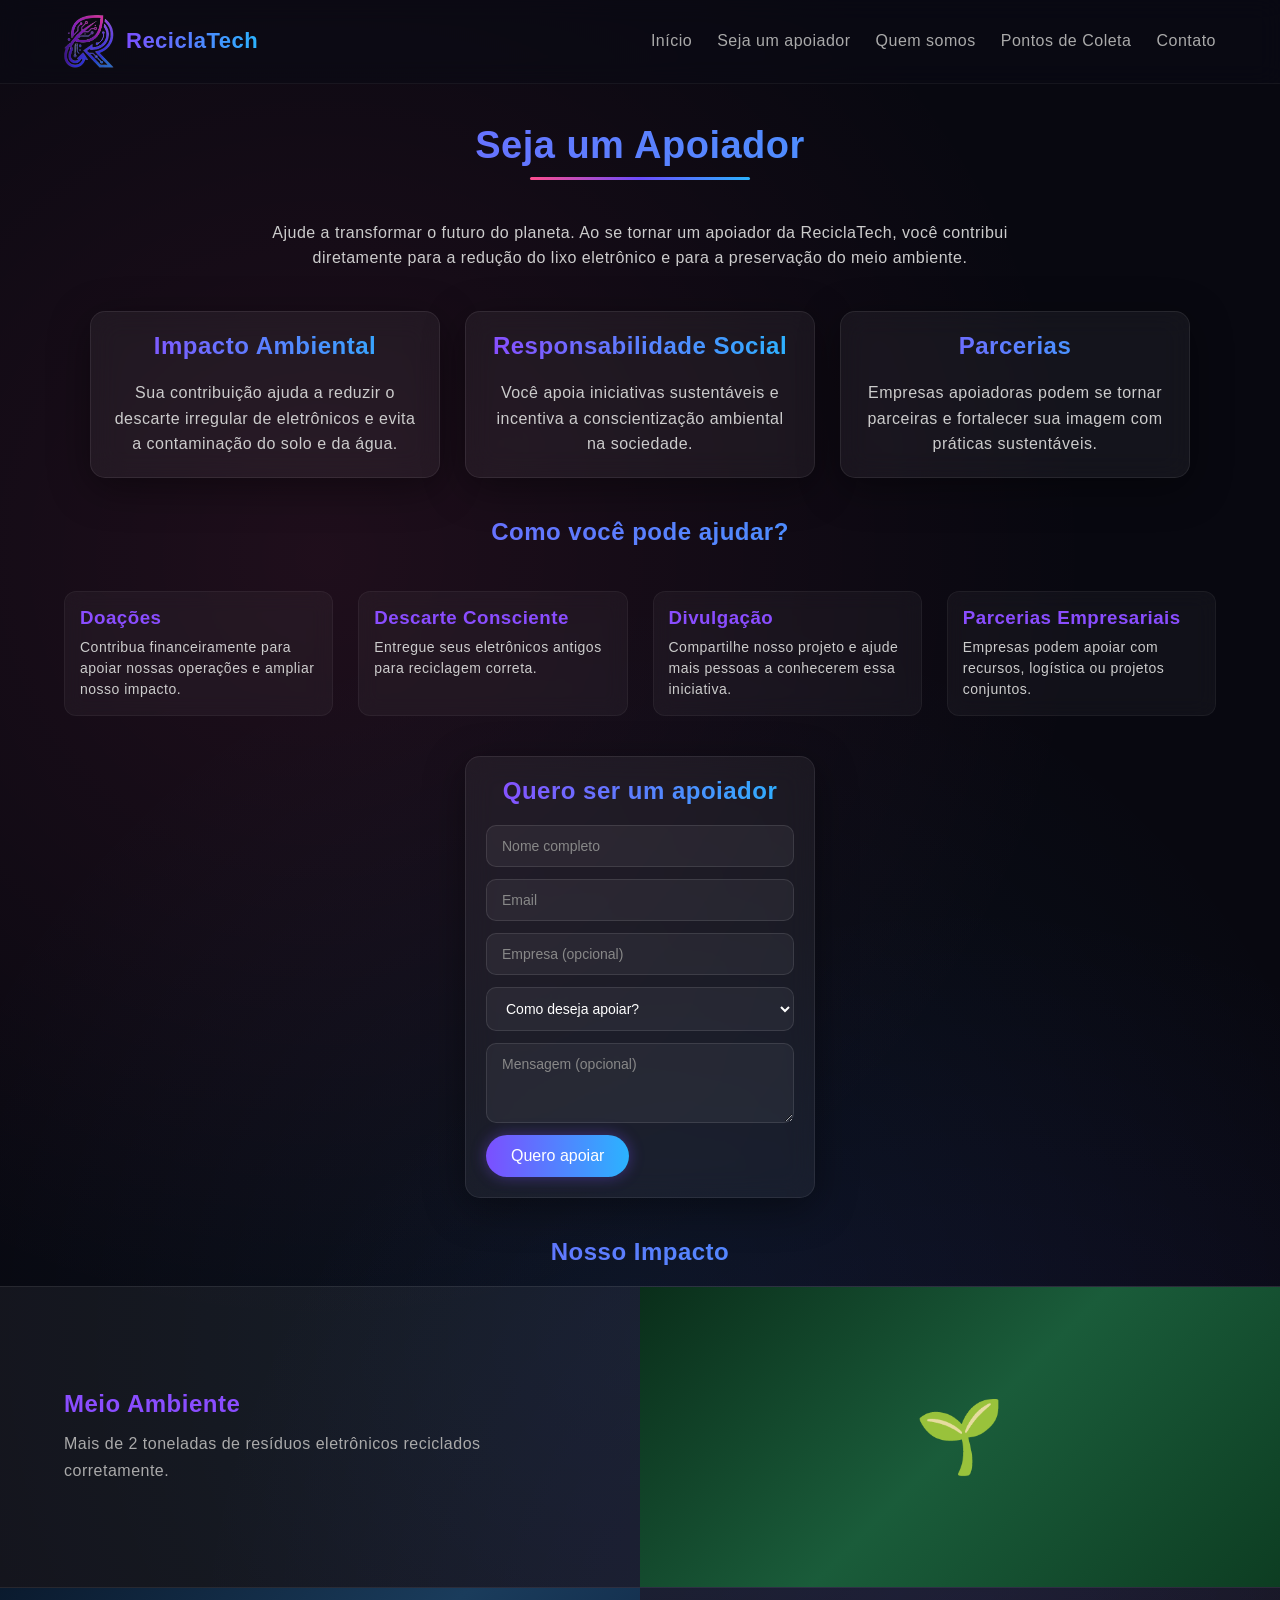
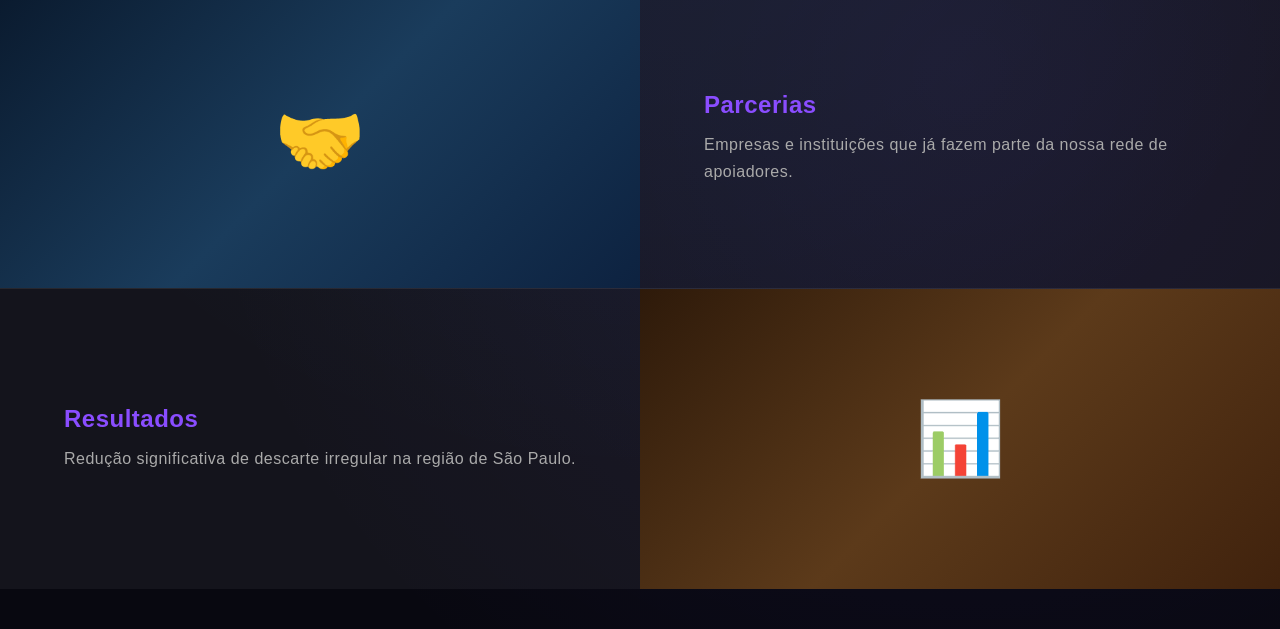
==== apoiador.html @ 0432e158 "Finalizando site..." ====
<!DOCTYPE html>
<html lang="pt-br">

<head>
    <meta charset="UTF-8">
    <meta name="viewport" content="width=device-width, initial-scale=1.0">
    <title>Seja um Apoiador - ReciclaTech</title>
    <!-- Folha de estilos compartilhada entre as páginas internas -->
    <link rel="stylesheet" href="css/quemSomos.css">
    <!-- Favicon do site -->
    <link rel="shortcut icon" href="img/logofavicon.ico" type="image/x-icon">
</head>

<body>

    <!-- ==================== CABEÇALHO ==================== -->
    <header>
        <!-- Logo e nome da empresa -->
        <div class="header-brand">
            <img src="img/logoEmpresa.png" alt="Logo Empresarial">
            <span class="logo">ReciclaTech</span>
        </div>

        <!-- Botão hamburger (visível apenas no mobile) -->
        <button class="menu-toggle" aria-label="Abrir menu" aria-expanded="false">
            <span></span>
            <span></span>
            <span></span>
        </button>

        <!-- Menu de navegação principal -->
        <nav id="nav-menu">
            <ul>
                <li><a href="index.html">Início</a></li>
                <li><a href="apoiador.html">Seja um apoiador</a></li>
                <li><a href="quemSomos.html">Quem somos</a></li>
                <li><a href="pontosColeta.html">Pontos de Coleta</a></li>
                <li><a href="contatos.html">Contato</a></li>
            </ul>
        </nav>
    </header>

    <!-- ==================== TÍTULO E DESCRIÇÃO ==================== -->
    <h1>Seja um Apoiador</h1>

    <!-- Texto introdutório sobre como apoiar -->
    <p>
        Ajude a transformar o futuro do planeta. Ao se tornar um apoiador da ReciclaTech,
        você contribui diretamente para a redução do lixo eletrônico e para a preservação do meio ambiente.
    </p>

    <!-- ==================== BENEFÍCIOS DE SER APOIADOR ==================== -->
    <section class="Cards">
        <!-- Card - Impacto Ambiental -->
        <div class="Sessao">
            <h2>Impacto Ambiental</h2>
            <p>
                Sua contribuição ajuda a reduzir o descarte irregular de eletrônicos e evita
                a contaminação do solo e da água.
            </p>
        </div>

        <!-- Card - Responsabilidade Social -->
        <div class="Sessao">
            <h2>Responsabilidade Social</h2>
            <p>
                Você apoia iniciativas sustentáveis e incentiva a conscientização ambiental
                na sociedade.
            </p>
        </div>

        <!-- Card - Parcerias -->
        <div class="Sessao">
            <h2>Parcerias</h2>
            <p>
                Empresas apoiadoras podem se tornar parceiras e fortalecer sua imagem
                com práticas sustentáveis.
            </p>
        </div>
    </section>

    <!-- ==================== FORMAS DE AJUDAR ==================== -->
    <section class="Cards">
        <h2>Como você pode ajudar?</h2>

        <article>
            <h3>Doações</h3>
            <p>
                Contribua financeiramente para apoiar nossas operações e ampliar nosso impacto.
            </p>
        </article>

        <article>
            <h3>Descarte Consciente</h3>
            <p>
                Entregue seus eletrônicos antigos para reciclagem correta.
            </p>
        </article>

        <article>
            <h3>Divulgação</h3>
            <p>
                Compartilhe nosso projeto e ajude mais pessoas a conhecerem essa iniciativa.
            </p>
        </article>

        <article>
            <h3>Parcerias Empresariais</h3>
            <p>
                Empresas podem apoiar com recursos, logística ou projetos conjuntos.
            </p>
        </article>
    </section>

    <!-- ==================== FORMULÁRIO DE APOIO ==================== -->
    <section class="Cards">
        <div class="Sessao">
            <h2>Quero ser um apoiador</h2>

            <!-- Formulário de cadastro para novos apoiadores -->
            <form>
                <input type="text" placeholder="Nome completo" required>
                <input type="email" placeholder="Email" required>
                <input type="text" placeholder="Empresa (opcional)">

                <select required>
                    <option value="">Como deseja apoiar?</option>
                    <option>Doação</option>
                    <option>Parceria</option>
                    <option>Voluntariado</option>
                    <option>Outro</option>
                </select>

                <textarea placeholder="Mensagem (opcional)"></textarea>

                <button type="submit">Quero apoiar</button>
            </form>
        </div>
    </section>

    <!-- ==================== GALERIA - NOSSO IMPACTO ==================== -->
    <section class="galeria">
        <h2>Nosso Impacto</h2>

        <!-- Card 1 - Meio Ambiente -->
        <div class="foto-card">
            <div class="foto-placeholder verde">🌱</div>
            <div class="foto-info">
                <h3>Meio Ambiente</h3>
                <p>Mais de 2 toneladas de resíduos eletrônicos reciclados corretamente.</p>
            </div>
        </div>

        <!-- Card 2 - Parcerias -->
        <div class="foto-card">
            <div class="foto-placeholder azul">🤝</div>
            <div class="foto-info">
                <h3>Parcerias</h3>
                <p>Empresas e instituições que já fazem parte da nossa rede de apoiadores.</p>
            </div>
        </div>

        <!-- Card 3 - Resultados -->
        <div class="foto-card">
            <div class="foto-placeholder laranja">📊</div>
            <div class="foto-info">
                <h3>Resultados</h3>
                <p>Redução significativa de descarte irregular na região de São Paulo.</p>
            </div>
        </div>
    </section>

    <!-- Script do menu hamburger -->
    <script src="js/codigo.js"></script>
</body>

</html>
---- css/quemSomos.css ----
/* RESET */
* {
  margin: 0;
  padding: 0;
  box-sizing: border-box;
  font-family: Arial, Helvetica, sans-serif;
}

/* IMAGENS */
img {
  max-width: 100%;
  height: auto;
  display: block;
}

/* BACKGROUND DARK */
body {
  color: #fff;
  letter-spacing: 0.5px;
  overflow-x: hidden;

  background: radial-gradient(circle at 25% 25%, #ff4d8d18, transparent 40%),
    radial-gradient(circle at 75% 75%, #6c4cff18, transparent 40%),
    radial-gradient(circle at 50% 60%, #2bb3ff12, transparent 50%),
    #080810;
}

/* HEADER */
header {
  display: flex;
  align-items: center;
  justify-content: space-between;
  padding: 15px 5%;

  position: sticky;
  top: 0;
  z-index: 1000;

  backdrop-filter: blur(12px);
  -webkit-backdrop-filter: blur(12px);
  background: rgba(10, 10, 20, 0.6);
  border-bottom: 1px solid rgba(255, 255, 255, 0.05);
}

.header-brand {
  display: flex;
  align-items: center;
  gap: 12px;
}

header img {
  width: 50px;
}

/* LOGO */
.logo {
  font-size: 22px;
  font-weight: bold;
  background: linear-gradient(90deg, #7b4fff, #2bb3ff);
  -webkit-background-clip: text;
  -webkit-text-fill-color: transparent;
  white-space: nowrap;
}

/* HAMBURGER */
.menu-toggle {
  display: none;
  flex-direction: column;
  gap: 5px;
  background: none;
  border: none;
  cursor: pointer;
  padding: 5px;
  z-index: 1001;
}

.menu-toggle span {
  display: block;
  width: 26px;
  height: 3px;
  background: #fff;
  border-radius: 3px;
  transition: 0.3s;
}

.menu-toggle.active span:nth-child(1) {
  transform: rotate(45deg) translate(5px, 6px);
}

.menu-toggle.active span:nth-child(2) {
  opacity: 0;
}

.menu-toggle.active span:nth-child(3) {
  transform: rotate(-45deg) translate(5px, -6px);
}

/* MENU */
nav ul {
  display: flex;
  gap: 25px;
  list-style: none;
}

nav a {
  text-decoration: none;
  color: #aaa;
  font-weight: 500;
  transition: 0.3s;
}

nav a:hover {
  color: #fff;
  text-shadow: 0 0 8px rgba(123, 79, 255, 0.6);
}

/* TÍTULO */
h1 {
  text-align: center;
  margin: 40px 0;
  font-size: clamp(24px, 5vw, 38px);

  background: linear-gradient(90deg, #8a4dff, #2bb3ff);
  -webkit-background-clip: text;
  -webkit-text-fill-color: transparent;
}

h1::after {
  content: "";
  display: block;
  width: 220px;
  height: 3px;
  margin: 10px auto;
  border-radius: 10px;

  background: linear-gradient(90deg, #ff4d8d, #6c4cff, #2bb3ff);
}

/* TEXTO */
body>p {
  max-width: 900px;
  margin: 0 auto 20px;
  text-align: center;
  color: #ccc;
  line-height: 1.6;
  padding: 0 5%;
}

/* SEÇÕES */
.Sobre,
.Cards {
  display: flex;
  justify-content: center;
  gap: 25px;
  margin: 40px 5%;
  flex-wrap: wrap;
}

/* CARD */
.Sessao {
  flex: 1 1 280px;
  max-width: 350px;

  padding: 20px;

  background: rgba(255, 255, 255, 0.05);
  backdrop-filter: blur(14px);
  -webkit-backdrop-filter: blur(14px);

  border: 1px solid rgba(255, 255, 255, 0.08);
  border-radius: 15px;

  box-shadow: 0 10px 40px rgba(0, 0, 0, 0.4);

  text-align: center;
  transition: 0.3s;

  opacity: 0;
  transform: translateY(30px);
  animation: fadeUp 0.8s ease forwards;
}

.Sessao:hover {
  transform: translateY(-6px) scale(1.02);
  box-shadow:
    0 15px 50px rgba(0, 0, 0, 0.5),
    0 0 30px rgba(108, 76, 255, 0.2);
}

/* ANIMAÇÃO */
@keyframes fadeUp {
  to {
    opacity: 1;
    transform: translateY(0);
  }
}

/* IMAGENS DOS CARDS */
.Sessao img {
  width: 60px;
  margin: 0 auto 10px;
}

/* TITULOS */
.Sessao h2 {
  margin-bottom: 10px;
  color: #8a4dff;
}

.Sessao p {
  color: #ccc;
  line-height: 1.6;
}

/* SECTION FINAL */
.Cards h2 {
  width: 100%;
  text-align: center;
  margin-bottom: 20px;

  background: linear-gradient(90deg, #8a4dff, #2bb3ff);
  -webkit-background-clip: text;
  -webkit-text-fill-color: transparent;
}

/* ARTICLES */
article {
  flex: 1 1 220px;
  max-width: 280px;

  padding: 15px;

  background: rgba(255, 255, 255, 0.04);
  backdrop-filter: blur(10px);

  border-radius: 12px;
  border: 1px solid rgba(255, 255, 255, 0.05);

  transition: 0.3s;
}

article:hover {
  transform: translateY(-5px);
  box-shadow: 0 0 20px rgba(108, 76, 255, 0.2);
}

article h3 {
  color: #8a4dff;
  margin-bottom: 8px;
}

article p {
  color: #ccc;
  font-size: 14px;
  line-height: 1.5;
}

/* MAPA */
iframe {
  border-radius: 10px;
  width: 100%;
  height: 250px;
}

/* FORMULÁRIOS */
form {
  display: flex;
  flex-direction: column;
  gap: 12px;
  margin-top: 15px;
}

form input,
form select,
form textarea {
  width: 100%;
  padding: 12px 15px;
  border: 1px solid rgba(255, 255, 255, 0.1);
  border-radius: 10px;
  background: rgba(255, 255, 255, 0.05);
  color: #fff;
  font-size: 14px;
  outline: none;
  transition: 0.3s;
}

form input::placeholder,
form textarea::placeholder {
  color: #888;
}

form input:focus,
form select:focus,
form textarea:focus {
  border-color: #7b4fff;
  box-shadow: 0 0 10px rgba(123, 79, 255, 0.3);
}

form select {
  cursor: pointer;
}

form select option {
  background: #1a1a2e;
  color: #fff;
}

form textarea {
  resize: vertical;
  min-height: 80px;
}

form button {
  padding: 12px 25px;
  border: none;
  border-radius: 25px;
  background: linear-gradient(90deg, #7b4fff, #2bb3ff);
  color: white;
  font-size: 16px;
  cursor: pointer;
  transition: 0.3s;
  box-shadow: 0 0 15px rgba(123, 79, 255, 0.4);
  align-self: flex-start;
}

form button:hover {
  transform: scale(1.05);
  box-shadow: 0 0 25px rgba(43, 179, 255, 0.6);
}

/* INFO CONTATO */
.Sessao h3 {
  color: #8a4dff;
  margin-top: 15px;
  margin-bottom: 5px;
}

.Sessao strong {
  color: #b09dff;
}

/* ===================== GALERIA DE FOTOS ===================== */
.galeria {
  display: flex;
  flex-direction: column;
  align-items: center;
  gap: 0;
  margin: 40px 0;
  padding: 0;
}

.galeria h2 {
  width: 100%;
  text-align: center;
  margin-bottom: 20px;
  background: linear-gradient(90deg, #8a4dff, #2bb3ff);
  -webkit-background-clip: text;
  -webkit-text-fill-color: transparent;
}

.foto-card {
  width: 100%;
  border-radius: 0;
  overflow: hidden;
  background: rgba(255, 255, 255, 0.05);
  border-top: 1px solid rgba(255, 255, 255, 0.08);
  display: flex;
  align-items: stretch;
  min-height: 300px;
  transition: 0.3s;
  opacity: 0;
  transform: translateY(30px);
  animation: fadeUp 0.8s ease forwards;
}

.foto-card:nth-child(odd) {
  flex-direction: row;
}

.foto-card:nth-child(even) {
  flex-direction: row-reverse;
}

.foto-card:hover {
  background: rgba(255, 255, 255, 0.08);
  box-shadow: 0 0 40px rgba(108, 76, 255, 0.15);
}

.foto-card img {
  width: 50%;
  min-height: 300px;
  object-fit: cover;
  display: block;
}

.foto-card .foto-placeholder {
  width: 50%;
  min-height: 300px;
  display: flex;
  align-items: center;
  justify-content: center;
  font-size: 72px;
}

.foto-placeholder.verde {
  background: linear-gradient(135deg, #0a2e1a, #1a5c3a, #0d3d22);
}

.foto-placeholder.azul {
  background: linear-gradient(135deg, #0a1a2e, #1a3c5c, #0d2240);
}

.foto-placeholder.roxo {
  background: linear-gradient(135deg, #1a0a2e, #3c1a5c, #220d40);
}

.foto-placeholder.laranja {
  background: linear-gradient(135deg, #2e1a0a, #5c3a1a, #40220d);
}

.foto-card .foto-info {
  width: 50%;
  padding: 40px 5%;
  display: flex;
  flex-direction: column;
  justify-content: center;
}

.foto-card .foto-info h3 {
  color: #8a4dff;
  margin-bottom: 12px;
  font-size: 24px;
}

.foto-card .foto-info p {
  color: #aaa;
  font-size: 16px;
  line-height: 1.7;
  text-align: left;
  margin: 0;
  padding: 0;
}

/* ===================== FOOTER ===================== */
footer {
  margin-top: 60px;
  padding: 40px 5%;
  background: rgba(10, 10, 20, 0.8);
  border-top: 1px solid rgba(255, 255, 255, 0.05);
}

.footer-container {
  display: flex;
  justify-content: space-between;
  flex-wrap: wrap;
  gap: 30px;
  max-width: 1200px;
  margin: 0 auto;
}

.footer-col {
  flex: 1 1 200px;
  min-width: 180px;
}

.footer-col h3 {
  font-size: 16px;
  margin-bottom: 15px;
  background: linear-gradient(90deg, #8a4dff, #2bb3ff);
  -webkit-background-clip: text;
  -webkit-text-fill-color: transparent;
}

.footer-col p,
.footer-col a {
  color: #aaa;
  font-size: 14px;
  line-height: 2;
  text-decoration: none;
  transition: 0.3s;
  display: block;
}

.footer-col a:hover {
  color: #fff;
  text-shadow: 0 0 8px rgba(123, 79, 255, 0.4);
}

.footer-bottom {
  text-align: center;
  margin-top: 30px;
  padding-top: 20px;
  border-top: 1px solid rgba(255, 255, 255, 0.05);
  color: #555;
  font-size: 13px;
}

/* ===================== TABLET ===================== */
@media (max-width: 900px) {

  .Sobre,
  .Cards {
    margin: 25px 5%;
  }

  .Sessao {
    max-width: 100%;
  }

  article {
    max-width: 100%;
  }
}

/* ===================== MOBILE ===================== */
@media (max-width: 640px) {
  .menu-toggle {
    display: flex;
  }

  nav {
    position: fixed;
    top: 0;
    right: -100%;
    width: 70%;
    max-width: 280px;
    height: 100vh;
    background: rgba(10, 10, 20, 0.95);
    backdrop-filter: blur(16px);
    padding: 80px 30px 30px;
    transition: right 0.35s ease;
    z-index: 1000;
  }

  nav.active {
    right: 0;
  }

  nav ul {
    flex-direction: column;
    gap: 25px;
  }

  nav a {
    font-size: 18px;
  }

  h1 {
    margin: 25px 0;
  }

  h1::after {
    width: 120px;
  }

  .Sobre,
  .Cards {
    margin: 20px 4%;
    gap: 15px;
  }

  iframe {
    height: 200px;
  }

  form button {
    align-self: stretch;
  }

  .foto-card,
  .foto-card:nth-child(odd),
  .foto-card:nth-child(even) {
    flex-direction: column;
  }

  .foto-card .foto-placeholder,
  .foto-card .foto-info {
    width: 100%;
  }

  .foto-card .foto-placeholder {
    min-height: 200px;
  }
}

/* ===================== MOBILE PEQUENO ===================== */
@media (max-width: 400px) {
  header {
    padding: 12px 4%;
  }

  header img {
    width: 40px;
  }

  .logo {
    font-size: 18px;
  }

  body>p {
    font-size: 13px;
  }
}
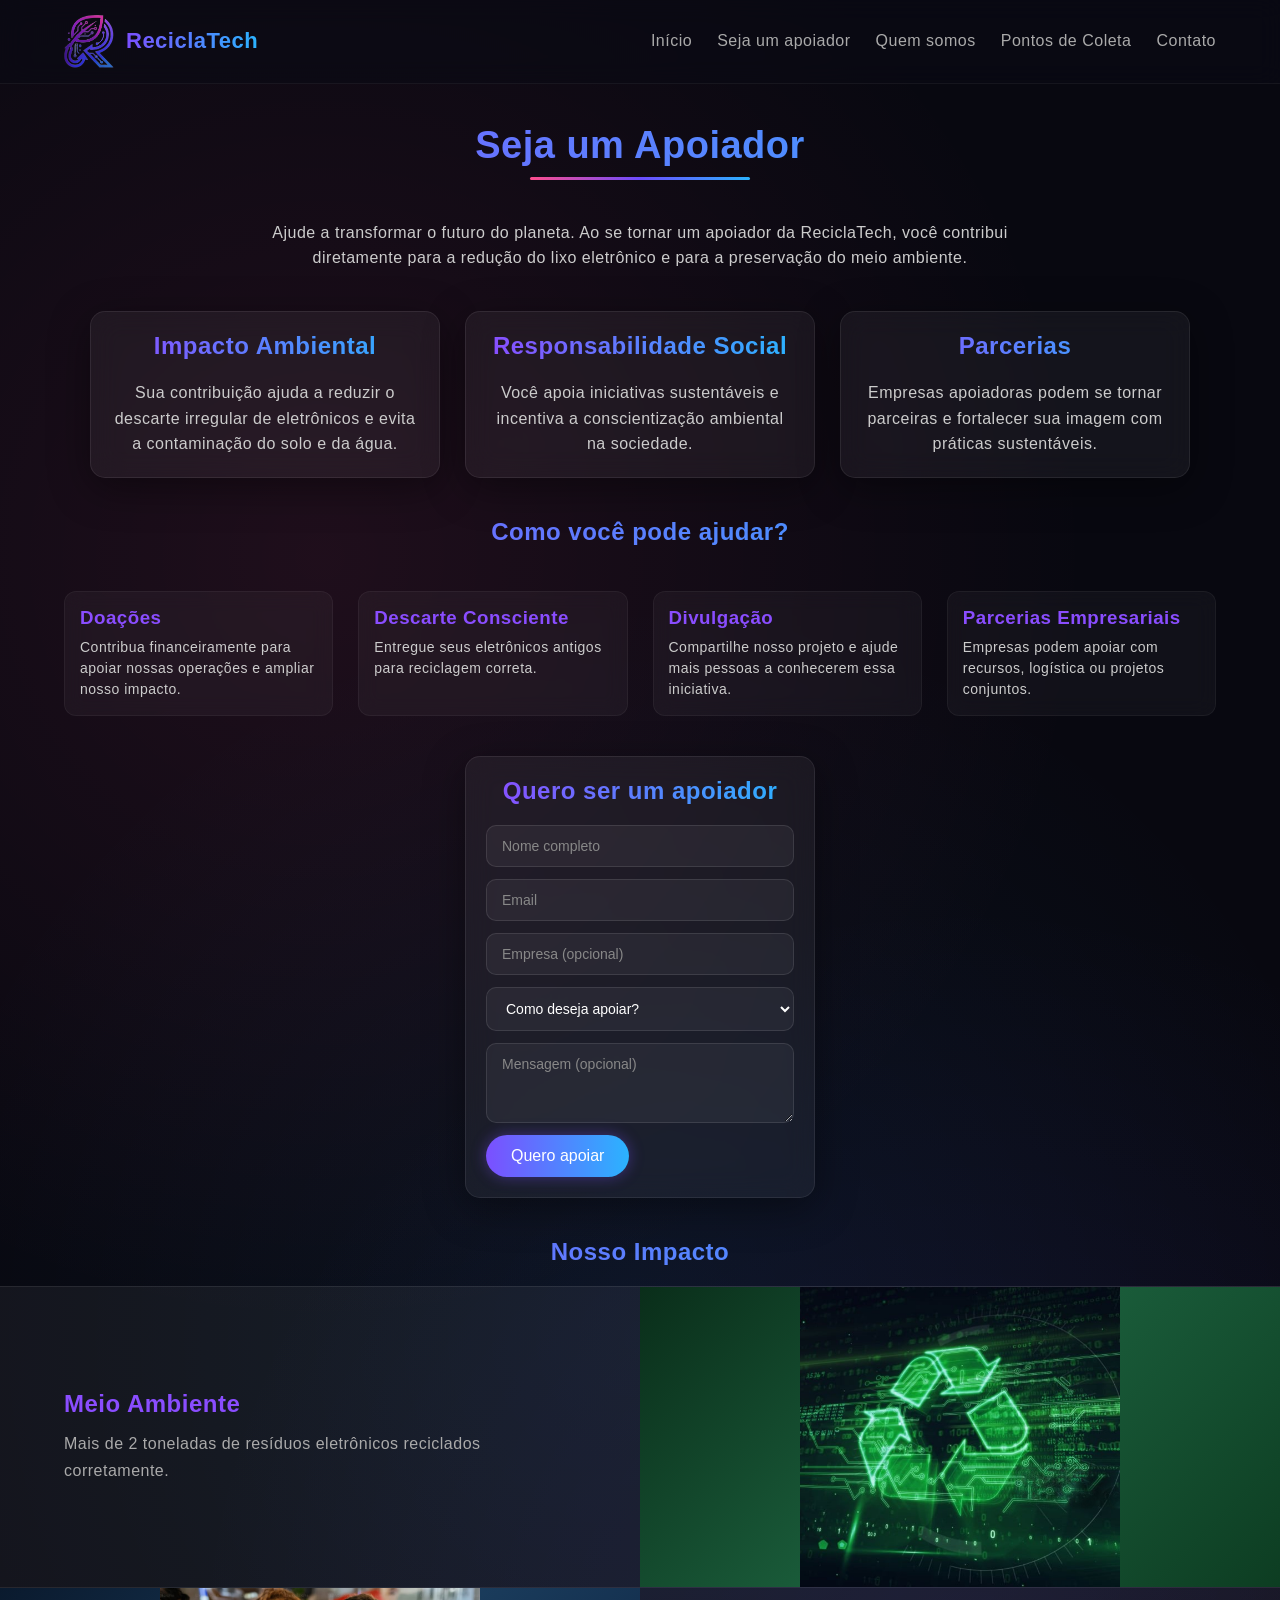
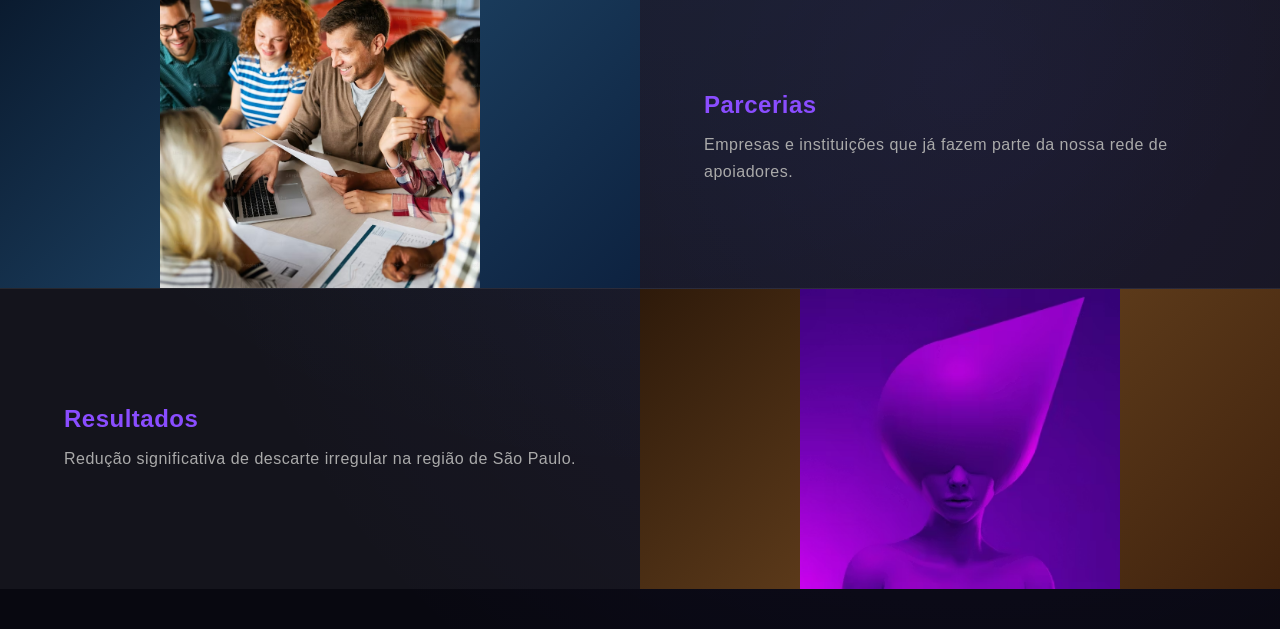
==== commit 7432969b: "Inserindo imagens para os cards" ====
--- a/apoiador.html
+++ b/apoiador.html
@@ -144,7 +144,7 @@
 
         <!-- Card 1 - Meio Ambiente -->
         <div class="foto-card">
-            <div class="foto-placeholder verde">🌱</div>
+            <div class="foto-placeholder verde"> <img src="img/Foto4.jpeg" alt=""></div>
             <div class="foto-info">
                 <h3>Meio Ambiente</h3>
                 <p>Mais de 2 toneladas de resíduos eletrônicos reciclados corretamente.</p>
@@ -153,7 +153,7 @@
 
         <!-- Card 2 - Parcerias -->
         <div class="foto-card">
-            <div class="foto-placeholder azul">🤝</div>
+            <div class="foto-placeholder azul"> <img src="img/FOto5.avif" alt=""></div>
             <div class="foto-info">
                 <h3>Parcerias</h3>
                 <p>Empresas e instituições que já fazem parte da nossa rede de apoiadores.</p>
@@ -162,7 +162,7 @@
 
         <!-- Card 3 - Resultados -->
         <div class="foto-card">
-            <div class="foto-placeholder laranja">📊</div>
+            <div class="foto-placeholder laranja"> <img src="img/Foto8.png" alt=""></div>
             <div class="foto-info">
                 <h3>Resultados</h3>
                 <p>Redução significativa de descarte irregular na região de São Paulo.</p>
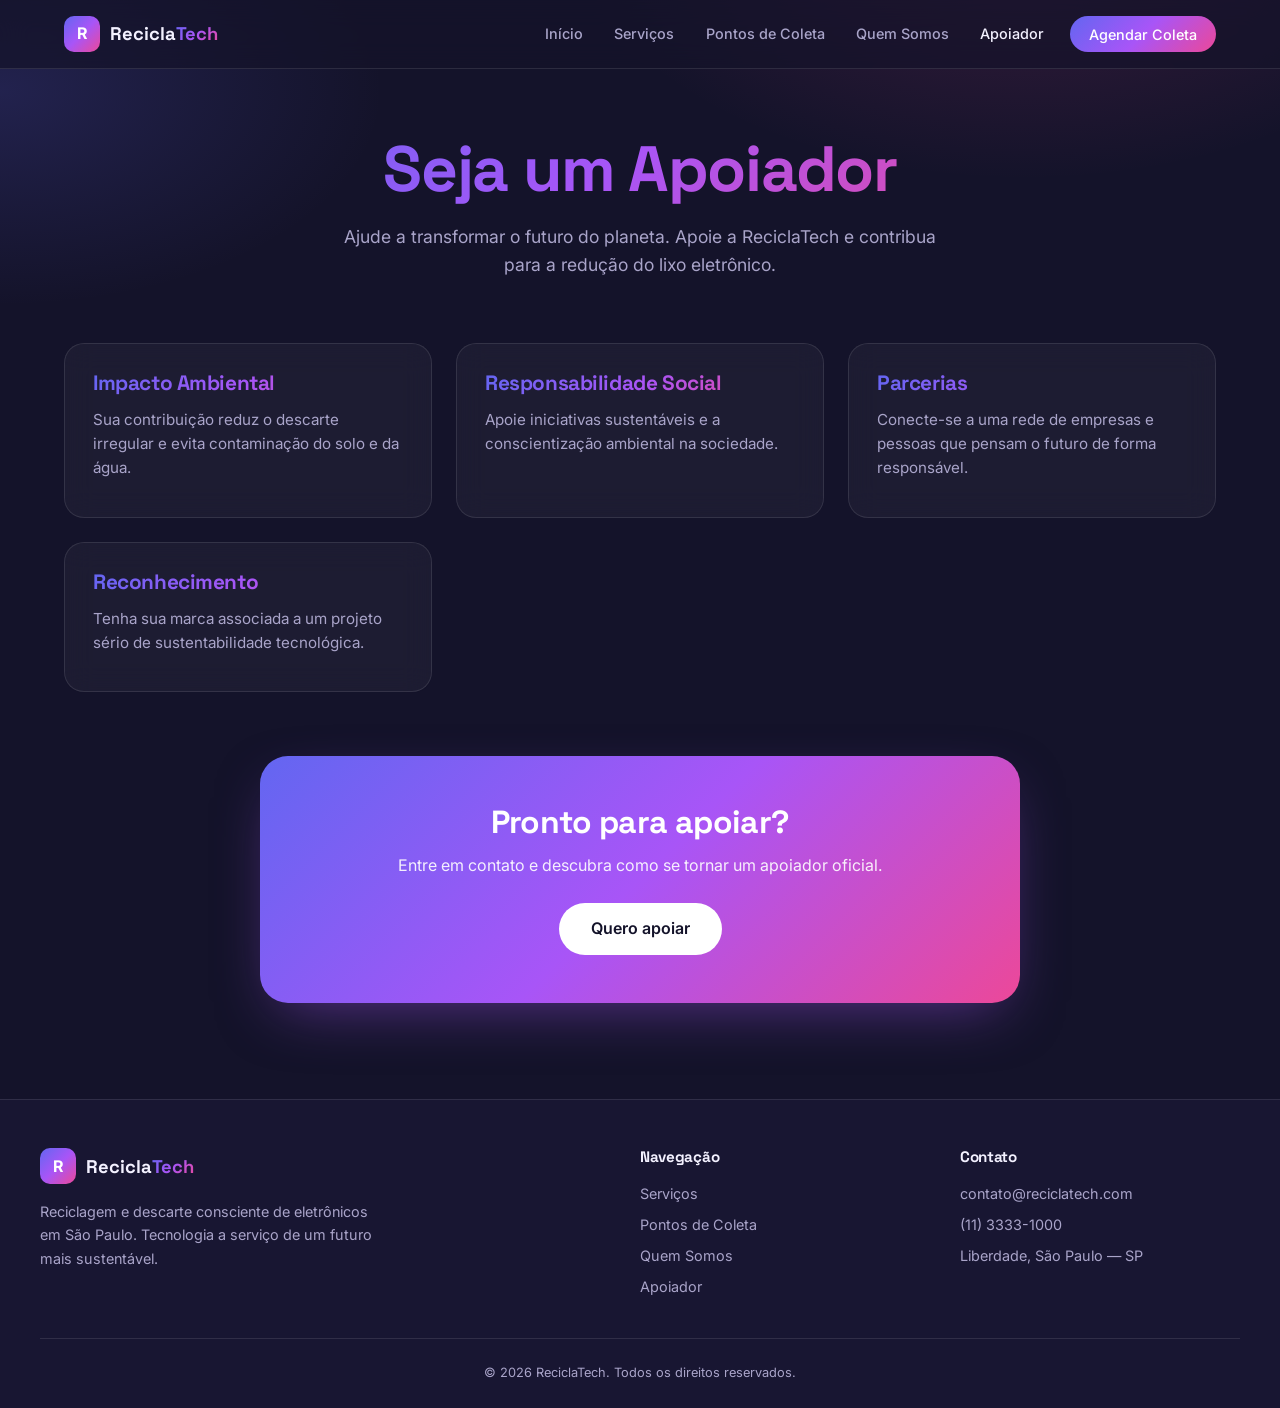
==== commit 84e4930d: "subiu para o sistema" ====
--- a/apoiador.html
+++ b/apoiador.html
@@ -1,178 +1,79 @@
 <!DOCTYPE html>
 <html lang="pt-br">
-
 <head>
     <meta charset="UTF-8">
     <meta name="viewport" content="width=device-width, initial-scale=1.0">
-    <title>Seja um Apoiador - ReciclaTech</title>
-    <!-- Folha de estilos compartilhada entre as páginas internas -->
-    <link rel="stylesheet" href="css/quemSomos.css">
-    <!-- Favicon do site -->
-    <link rel="shortcut icon" href="img/logofavicon.ico" type="image/x-icon">
+    <title>Apoiador - ReciclaTech</title>
+    <link rel="stylesheet" href="css/style.css">
+    <link rel="preconnect" href="https://fonts.googleapis.com">
+    <link rel="preconnect" href="https://fonts.gstatic.com" crossorigin>
+    <link href="https://fonts.googleapis.com/css2?family=Inter:wght@400;500;600;700&family=Space+Grotesk:wght@500;600;700&display=swap" rel="stylesheet">
 </head>
-
 <body>
-
-    <!-- ==================== CABEÇALHO ==================== -->
     <header>
-        <!-- Logo e nome da empresa -->
-        <div class="header-brand">
-            <img src="img/logoEmpresa.png" alt="Logo Empresarial">
-            <span class="logo">ReciclaTech</span>
+        <div class="nav-wrap">
+            <a href="index.html" class="header-brand">
+                <div class="brand-mark">R</div>
+                <span class="logo">Recicla<span class="text-gradient">Tech</span></span>
+            </a>
+            <button class="menu-toggle" aria-label="Abrir menu" onclick="document.getElementById('nav-menu').classList.toggle('open')">
+                <span></span><span></span><span></span>
+            </button>
+            <nav id="nav-menu">
+                <ul>
+                    <li><a href="index.html">Início</a></li>
+                    <li><a href="servicos.html">Serviços</a></li>
+                    <li><a href="pontosColeta.html">Pontos de Coleta</a></li>
+                    <li><a href="quemSomos.html">Quem Somos</a></li>
+                    <li><a href="apoiador.html" style="color:var(--text)">Apoiador</a></li>
+                    <li><a href="contato.html" class="cta">Agendar Coleta</a></li>
+                </ul>
+            </nav>
         </div>
-
-        <!-- Botão hamburger (visível apenas no mobile) -->
-        <button class="menu-toggle" aria-label="Abrir menu" aria-expanded="false">
-            <span></span>
-            <span></span>
-            <span></span>
-        </button>
-
-        <!-- Menu de navegação principal -->
-        <nav id="nav-menu">
-            <ul>
-                <li><a href="index.html">Início</a></li>
-                <li><a href="apoiador.html">Seja um apoiador</a></li>
-                <li><a href="quemSomos.html">Quem somos</a></li>
-                <li><a href="pontosColeta.html">Pontos de Coleta</a></li>
-                <li><a href="contatos.html">Contato</a></li>
-            </ul>
-        </nav>
     </header>
-
-    <!-- ==================== TÍTULO E DESCRIÇÃO ==================== -->
-    <h1>Seja um Apoiador</h1>
-
-    <!-- Texto introdutório sobre como apoiar -->
-    <p>
-        Ajude a transformar o futuro do planeta. Ao se tornar um apoiador da ReciclaTech,
-        você contribui diretamente para a redução do lixo eletrônico e para a preservação do meio ambiente.
-    </p>
-
-    <!-- ==================== BENEFÍCIOS DE SER APOIADOR ==================== -->
+    <h1 class="page-title text-gradient">Seja um Apoiador</h1>
+    <p>Ajude a transformar o futuro do planeta. Apoie a ReciclaTech e contribua para a redução do lixo eletrônico.</p>
     <section class="Cards">
-        <!-- Card - Impacto Ambiental -->
-        <div class="Sessao">
-            <h2>Impacto Ambiental</h2>
-            <p>
-                Sua contribuição ajuda a reduzir o descarte irregular de eletrônicos e evita
-                a contaminação do solo e da água.
-            </p>
-        </div>
-
-        <!-- Card - Responsabilidade Social -->
-        <div class="Sessao">
-            <h2>Responsabilidade Social</h2>
-            <p>
-                Você apoia iniciativas sustentáveis e incentiva a conscientização ambiental
-                na sociedade.
-            </p>
-        </div>
-
-        <!-- Card - Parcerias -->
-        <div class="Sessao">
-            <h2>Parcerias</h2>
-            <p>
-                Empresas apoiadoras podem se tornar parceiras e fortalecer sua imagem
-                com práticas sustentáveis.
-            </p>
-        </div>
+        <div class="Sessao"><h2>Impacto Ambiental</h2><p>Sua contribuição reduz o descarte irregular e evita contaminação do solo e da água.</p></div>
+        <div class="Sessao"><h2>Responsabilidade Social</h2><p>Apoie iniciativas sustentáveis e a conscientização ambiental na sociedade.</p></div>
+        <div class="Sessao"><h2>Parcerias</h2><p>Conecte-se a uma rede de empresas e pessoas que pensam o futuro de forma responsável.</p></div>
+        <div class="Sessao"><h2>Reconhecimento</h2><p>Tenha sua marca associada a um projeto sério de sustentabilidade tecnológica.</p></div>
     </section>
-
-    <!-- ==================== FORMAS DE AJUDAR ==================== -->
-    <section class="Cards">
-        <h2>Como você pode ajudar?</h2>
-
-        <article>
-            <h3>Doações</h3>
-            <p>
-                Contribua financeiramente para apoiar nossas operações e ampliar nosso impacto.
-            </p>
-        </article>
-
-        <article>
-            <h3>Descarte Consciente</h3>
-            <p>
-                Entregue seus eletrônicos antigos para reciclagem correta.
-            </p>
-        </article>
-
-        <article>
-            <h3>Divulgação</h3>
-            <p>
-                Compartilhe nosso projeto e ajude mais pessoas a conhecerem essa iniciativa.
-            </p>
-        </article>
-
-        <article>
-            <h3>Parcerias Empresariais</h3>
-            <p>
-                Empresas podem apoiar com recursos, logística ou projetos conjuntos.
-            </p>
-        </article>
-    </section>
-
-    <!-- ==================== FORMULÁRIO DE APOIO ==================== -->
-    <section class="Cards">
-        <div class="Sessao">
-            <h2>Quero ser um apoiador</h2>
-
-            <!-- Formulário de cadastro para novos apoiadores -->
-            <form>
-                <input type="text" placeholder="Nome completo" required>
-                <input type="email" placeholder="Email" required>
-                <input type="text" placeholder="Empresa (opcional)">
-
-                <select required>
-                    <option value="">Como deseja apoiar?</option>
-                    <option>Doação</option>
-                    <option>Parceria</option>
-                    <option>Voluntariado</option>
-                    <option>Outro</option>
-                </select>
-
-                <textarea placeholder="Mensagem (opcional)"></textarea>
-
-                <button type="submit">Quero apoiar</button>
-            </form>
-        </div>
-    </section>
-
-    <!-- ==================== GALERIA - NOSSO IMPACTO ==================== -->
-    <section class="galeria">
-        <h2>Nosso Impacto</h2>
-
-        <!-- Card 1 - Meio Ambiente -->
-        <div class="foto-card">
-            <div class="foto-placeholder verde"> <img src="img/Foto4.jpeg" alt=""></div>
-            <div class="foto-info">
-                <h3>Meio Ambiente</h3>
-                <p>Mais de 2 toneladas de resíduos eletrônicos reciclados corretamente.</p>
+    <div style="max-width:760px;margin:3rem auto;padding:3rem 2rem;background:var(--gradient);border-radius:28px;text-align:center;color:#fff;box-shadow:var(--shadow-glow)">
+        <h2 style="font-size:2rem;margin-bottom:0.75rem">Pronto para apoiar?</h2>
+        <p style="opacity:0.9;margin-bottom:1.5rem">Entre em contato e descubra como se tornar um apoiador oficial.</p>
+        <a href="contato.html" style="display:inline-block;background:#fff;color:var(--bg);padding:0.85rem 2rem;border-radius:999px;font-weight:600">Quero apoiar</a>
+    </div>
+    <footer class="site-footer">
+        <div class="foot-grid">
+            <div>
+                <a href="index.html" class="header-brand" style="margin-bottom:1rem">
+                    <div class="brand-mark">R</div>
+                    <span class="logo">Recicla<span class="text-gradient">Tech</span></span>
+                </a>
+                <p style="color:var(--muted);font-size:0.9rem;max-width:340px;margin-top:0.75rem">
+                    Reciclagem e descarte consciente de eletrônicos em São Paulo. Tecnologia a serviço de um futuro mais sustentável.
+                </p>
+            </div>
+            <div>
+                <h4>Navegação</h4>
+                <ul>
+                    <li><a href="servicos.html">Serviços</a></li>
+                    <li><a href="pontosColeta.html">Pontos de Coleta</a></li>
+                    <li><a href="quemSomos.html">Quem Somos</a></li>
+                    <li><a href="apoiador.html">Apoiador</a></li>
+                </ul>
+            </div>
+            <div>
+                <h4>Contato</h4>
+                <ul>
+                    <li>contato@reciclatech.com</li>
+                    <li>(11) 3333-1000</li>
+                    <li>Liberdade, São Paulo — SP</li>
+                </ul>
             </div>
         </div>
-
-        <!-- Card 2 - Parcerias -->
-        <div class="foto-card">
-            <div class="foto-placeholder azul"> <img src="img/FOto5.avif" alt=""></div>
-            <div class="foto-info">
-                <h3>Parcerias</h3>
-                <p>Empresas e instituições que já fazem parte da nossa rede de apoiadores.</p>
-            </div>
-        </div>
-
-        <!-- Card 3 - Resultados -->
-        <div class="foto-card">
-            <div class="foto-placeholder laranja"> <img src="img/Foto8.png" alt=""></div>
-            <div class="foto-info">
-                <h3>Resultados</h3>
-                <p>Redução significativa de descarte irregular na região de São Paulo.</p>
-            </div>
-        </div>
-    </section>
-
-    <!-- Script do menu hamburger -->
-    <script src="js/codigo.js"></script>
+        <p class="copy">© 2026 ReciclaTech. Todos os direitos reservados.</p>
+    </footer>
 </body>
-
-</html>
-
+</html>
--- a/css/style.css
+++ b/css/style.css
@@ -0,0 +1,255 @@
+/* ===========================================================
+   ReciclaTech — Tema escuro (roxo / azul / rosa)
+   =========================================================== */
+
+* { box-sizing: border-box; margin: 0; padding: 0; }
+
+:root {
+  --bg: #14132a;
+  --bg-2: #1c1a3a;
+  --card: rgba(255, 255, 255, 0.04);
+  --border: rgba(255, 255, 255, 0.10);
+  --text: #f3f1ff;
+  --muted: #a9a4c9;
+
+  --violet: #a855f7;
+  --blue: #6366f1;
+  --pink: #ec4899;
+
+  --gradient: linear-gradient(135deg, #6366f1 0%, #a855f7 50%, #ec4899 100%);
+  --shadow-glow: 0 20px 60px -20px rgba(168, 85, 247, 0.5);
+
+  --radius: 14px;
+  --max-w: 1200px;
+}
+
+html { scroll-behavior: smooth; }
+
+body {
+  font-family: 'Inter', system-ui, -apple-system, sans-serif;
+  background: var(--bg);
+  color: var(--text);
+  line-height: 1.6;
+  background-image:
+    radial-gradient(60% 50% at 80% -10%, rgba(236, 72, 153, 0.18), transparent 60%),
+    radial-gradient(50% 40% at 0% 10%, rgba(99, 102, 241, 0.18), transparent 60%);
+  background-attachment: fixed;
+  min-height: 100vh;
+}
+
+h1, h2, h3, h4 {
+  font-family: 'Space Grotesk', sans-serif;
+  font-weight: 700;
+  letter-spacing: -0.02em;
+  line-height: 1.15;
+}
+
+img { max-width: 100%; display: block; }
+a { color: inherit; text-decoration: none; }
+
+.text-gradient {
+  background: var(--gradient);
+  -webkit-background-clip: text;
+  background-clip: text;
+  color: transparent;
+}
+
+.container { max-width: var(--max-w); margin: 0 auto; padding: 0 1.5rem; }
+
+/* ============== HEADER ============== */
+header {
+  position: sticky; top: 0; z-index: 50;
+  backdrop-filter: blur(14px);
+  background: rgba(20, 19, 42, 0.7);
+  border-bottom: 1px solid var(--border);
+}
+.nav-wrap {
+  max-width: var(--max-w); margin: 0 auto;
+  display: flex; align-items: center; justify-content: space-between;
+  padding: 1rem 1.5rem;
+}
+.header-brand { display: flex; align-items: center; gap: 0.65rem; }
+.header-brand img,
+.brand-mark {
+  width: 36px; height: 36px; border-radius: 10px;
+  background: var(--gradient);
+  display: grid; place-items: center;
+  color: #fff; font-weight: 700;
+  box-shadow: var(--shadow-glow);
+}
+.logo { font-family: 'Space Grotesk', sans-serif; font-weight: 700; font-size: 1.15rem; }
+
+#nav-menu ul { display: flex; gap: 0.25rem; list-style: none; align-items: center; }
+#nav-menu a {
+  padding: 0.5rem 0.85rem; border-radius: 10px;
+  color: var(--muted); font-size: 0.9rem; font-weight: 500;
+  transition: color .2s, background .2s;
+}
+#nav-menu a:hover { color: var(--text); background: rgba(255,255,255,0.05); }
+#nav-menu a.cta {
+  background: var(--gradient); color: #fff;
+  padding: 0.6rem 1.2rem; border-radius: 999px;
+  box-shadow: var(--shadow-glow); margin-left: 0.5rem;
+}
+
+.menu-toggle {
+  display: none;
+  background: transparent; border: 1px solid var(--border);
+  width: 40px; height: 40px; border-radius: 10px;
+  cursor: pointer;
+}
+.menu-toggle span {
+  display: block; width: 18px; height: 2px;
+  background: var(--text); margin: 4px auto;
+  transition: 0.3s;
+}
+
+/* ============== HERO ============== */
+.hero {
+  position: relative; overflow: hidden;
+  max-width: var(--max-w); margin: 0 auto;
+  display: grid; grid-template-columns: 1fr 1fr; gap: 3rem;
+  padding: 5rem 1.5rem; align-items: center;
+}
+.hero::before {
+  content: ''; position: absolute; inset: 0;
+  background: radial-gradient(60% 60% at 50% 0%, rgba(168,85,247,0.35), transparent 70%);
+  pointer-events: none;
+}
+.hero-text { position: relative; z-index: 1; }
+.hero-text .badge {
+  display: inline-flex; align-items: center; gap: 0.5rem;
+  border: 1px solid var(--border); background: rgba(255,255,255,0.04);
+  padding: 0.3rem 0.85rem; border-radius: 999px;
+  font-size: 0.75rem; color: var(--muted);
+}
+.hero-text .badge::before {
+  content: ''; width: 6px; height: 6px; border-radius: 50%;
+  background: var(--pink); box-shadow: 0 0 12px var(--pink);
+}
+.hero-text h1 { font-size: clamp(2.5rem, 5vw, 4.5rem); margin: 1.25rem 0 1rem; }
+.hero-text p { color: var(--muted); font-size: 1.1rem; max-width: 480px; margin-bottom: 2rem; }
+.hero img { border-radius: 28px; border: 1px solid var(--border); box-shadow: var(--shadow-glow); }
+
+.btn-coleta { display: flex; gap: 0.75rem; flex-wrap: wrap; }
+.btn-primary, button.btn-primary {
+  display: inline-flex; align-items: center; gap: 0.5rem;
+  background: var(--gradient); color: #fff;
+  padding: 0.85rem 1.6rem; border: none; border-radius: 999px;
+  font-weight: 600; font-size: 0.9rem; cursor: pointer;
+  box-shadow: var(--shadow-glow); transition: opacity .2s;
+}
+.btn-primary:hover { opacity: 0.92; }
+.btn-secondary {
+  display: inline-flex; align-items: center;
+  background: var(--card); color: var(--text);
+  padding: 0.85rem 1.6rem; border: 1px solid var(--border); border-radius: 999px;
+  font-weight: 600; font-size: 0.9rem; cursor: pointer;
+}
+.btn-secondary:hover { background: rgba(255,255,255,0.07); }
+
+.hero-stats { display: grid; grid-template-columns: repeat(3, 1fr); gap: 1.5rem; margin-top: 3rem; max-width: 420px; }
+.hero-stats .num { font-family: 'Space Grotesk', sans-serif; font-size: 1.75rem; font-weight: 700; }
+.hero-stats .lbl { font-size: 0.75rem; color: var(--muted); margin-top: 0.25rem; }
+
+/* ============== TÍTULO PÁGINAS ============== */
+h1.page-title {
+  text-align: center; font-size: clamp(2.5rem, 5vw, 4rem);
+  padding: 4rem 1.5rem 1rem; max-width: 900px; margin: 0 auto;
+}
+h1.page-title + p {
+  text-align: center; color: var(--muted); max-width: 640px;
+  margin: 0 auto 3rem; padding: 0 1.5rem; font-size: 1.1rem;
+}
+
+/* ============== CARDS ============== */
+.servicos, .Cards {
+  max-width: var(--max-w); margin: 4rem auto;
+  padding: 0 1.5rem;
+  display: grid; grid-template-columns: repeat(auto-fit, minmax(280px, 1fr));
+  gap: 1.5rem;
+}
+.card, .Sessao {
+  background: var(--card); border: 1px solid var(--border);
+  border-radius: 20px; padding: 1.75rem;
+  backdrop-filter: blur(14px);
+  transition: border-color .25s, transform .25s;
+}
+.card:hover, .Sessao:hover { border-color: rgba(168, 85, 247, 0.4); transform: translateY(-2px); }
+.card img {
+  width: 48px; height: 48px; padding: 10px;
+  background: var(--gradient); border-radius: 12px;
+  margin-bottom: 1.25rem; box-shadow: var(--shadow-glow);
+}
+.card h2, .Sessao h2 {
+  font-family: 'Space Grotesk', sans-serif;
+  font-size: 1.3rem; margin-bottom: 0.75rem;
+  background: var(--gradient);
+  -webkit-background-clip: text; background-clip: text; color: transparent;
+}
+.card p, .Sessao p { color: var(--muted); font-size: 0.95rem; margin-bottom: 0.5rem; }
+.Sessao p strong { color: var(--text); font-weight: 600; }
+.card a {
+  display: inline-block; margin-top: 1rem;
+  color: var(--pink); font-weight: 600; font-size: 0.9rem;
+}
+.card a:hover { color: var(--violet); }
+
+/* ============== FORMULÁRIO ============== */
+form { display: flex; flex-direction: column; gap: 1rem; }
+form input, form textarea, form select {
+  width: 100%;
+  background: rgba(255,255,255,0.05); color: var(--text);
+  border: 1px solid var(--border); border-radius: 12px;
+  padding: 0.85rem 1rem; font-size: 0.95rem; font-family: inherit;
+  outline: none; transition: border-color .2s;
+}
+form input::placeholder, form textarea::placeholder { color: var(--muted); }
+form input:focus, form textarea:focus, form select:focus { border-color: var(--violet); }
+form textarea { resize: vertical; min-height: 110px; }
+form button {
+  background: var(--gradient); color: #fff;
+  border: none; padding: 0.95rem 1.5rem; border-radius: 999px;
+  font-weight: 600; font-size: 0.95rem; cursor: pointer;
+  box-shadow: var(--shadow-glow);
+}
+form button:hover { opacity: 0.92; }
+
+/* ============== FOOTER ============== */
+footer.site-footer {
+  margin-top: 6rem;
+  border-top: 1px solid var(--border);
+  background: rgba(28, 26, 58, 0.5);
+  padding: 3rem 1.5rem 1.5rem;
+}
+footer .foot-grid {
+  max-width: var(--max-w); margin: 0 auto;
+  display: grid; grid-template-columns: 2fr 1fr 1fr; gap: 2.5rem;
+}
+footer h4 { font-size: 0.95rem; margin-bottom: 1rem; }
+footer ul { list-style: none; }
+footer ul li { color: var(--muted); font-size: 0.9rem; margin-bottom: 0.5rem; }
+footer ul li a:hover { color: var(--text); }
+footer .copy {
+  max-width: var(--max-w); margin: 2rem auto 0;
+  border-top: 1px solid var(--border); padding-top: 1.5rem;
+  font-size: 0.8rem; color: var(--muted); text-align: center;
+}
+
+/* ============== RESPONSIVO ============== */
+@media (max-width: 880px) {
+  .hero { grid-template-columns: 1fr; padding-top: 3rem; }
+  .menu-toggle { display: block; }
+  #nav-menu {
+    display: none;
+    position: absolute; top: 100%; left: 0; right: 0;
+    background: var(--bg-2); border-bottom: 1px solid var(--border);
+    padding: 1rem;
+  }
+  #nav-menu.open { display: block; }
+  #nav-menu ul { flex-direction: column; align-items: stretch; gap: 0; }
+  #nav-menu a { display: block; padding: 0.85rem 1rem; }
+  #nav-menu a.cta { margin: 0.5rem 0 0; text-align: center; }
+  .nav-wrap { position: relative; }
+  footer .foot-grid { grid-template-columns: 1fr; }
+}
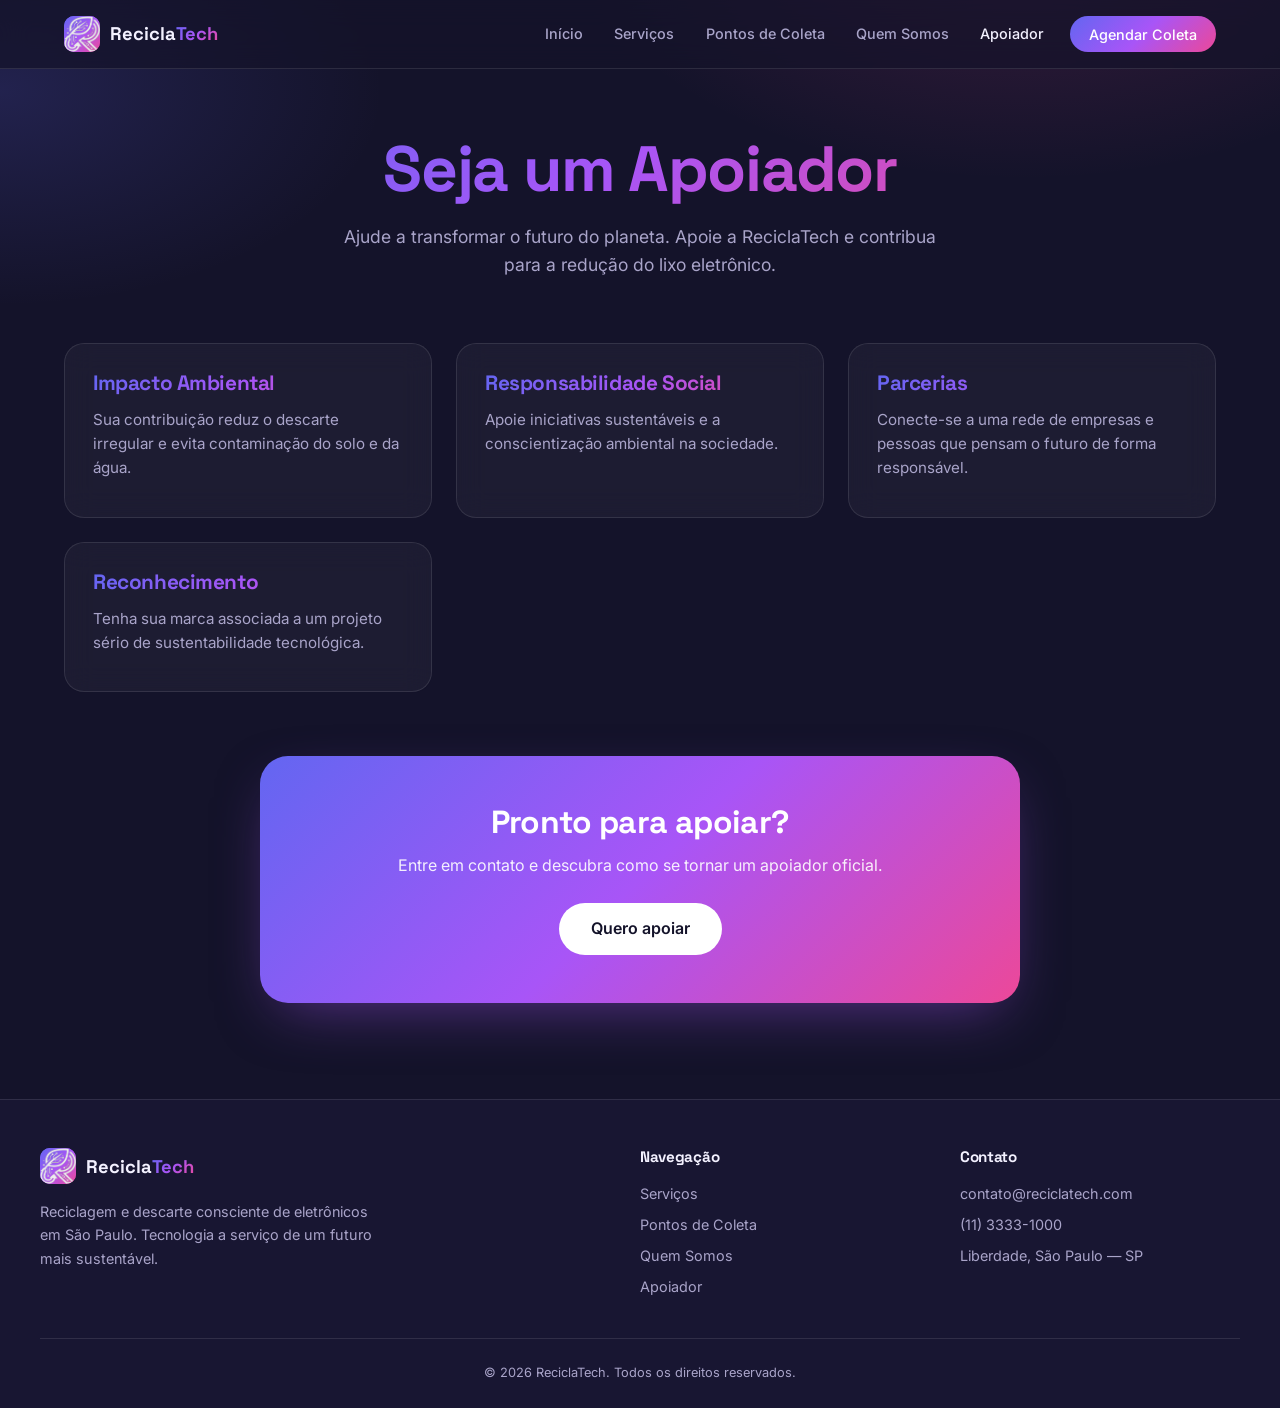
==== commit 5e9b43e1: "subindo arquivo" ====
--- a/apoiador.html
+++ b/apoiador.html
@@ -7,13 +7,14 @@
     <link rel="stylesheet" href="css/style.css">
     <link rel="preconnect" href="https://fonts.googleapis.com">
     <link rel="preconnect" href="https://fonts.gstatic.com" crossorigin>
+    <link rel="shortcut icon" href="logo.png" type="image/x-icon">
     <link href="https://fonts.googleapis.com/css2?family=Inter:wght@400;500;600;700&family=Space+Grotesk:wght@500;600;700&display=swap" rel="stylesheet">
 </head>
 <body>
     <header>
         <div class="nav-wrap">
             <a href="index.html" class="header-brand">
-                <div class="brand-mark">R</div>
+                <div class="brand-mark"><img src="logo.png" alt="" ></div>
                 <span class="logo">Recicla<span class="text-gradient">Tech</span></span>
             </a>
             <button class="menu-toggle" aria-label="Abrir menu" onclick="document.getElementById('nav-menu').classList.toggle('open')">
@@ -48,7 +49,7 @@
         <div class="foot-grid">
             <div>
                 <a href="index.html" class="header-brand" style="margin-bottom:1rem">
-                    <div class="brand-mark">R</div>
+                    <div class="brand-mark"><img src="logo.png" alt=""></div>
                     <span class="logo">Recicla<span class="text-gradient">Tech</span></span>
                 </a>
                 <p style="color:var(--muted);font-size:0.9rem;max-width:340px;margin-top:0.75rem">
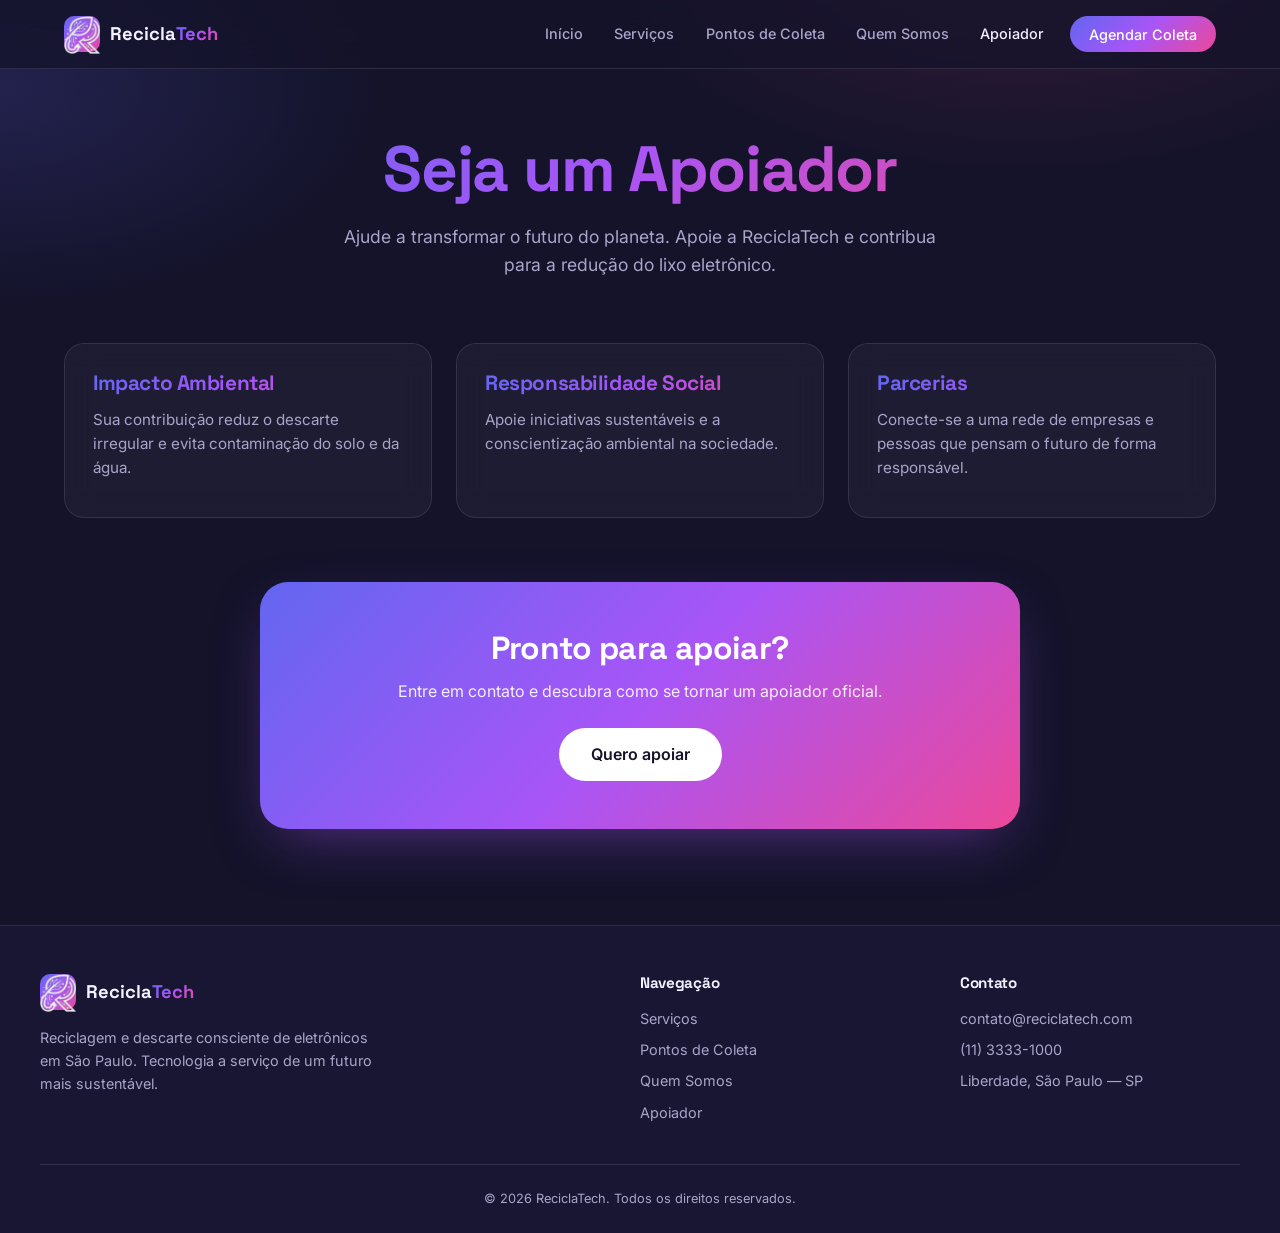
==== commit ac48864e: "feat: troca de texto" ====
--- a/apoiador.html
+++ b/apoiador.html
@@ -38,7 +38,6 @@
         <div class="Sessao"><h2>Impacto Ambiental</h2><p>Sua contribuição reduz o descarte irregular e evita contaminação do solo e da água.</p></div>
         <div class="Sessao"><h2>Responsabilidade Social</h2><p>Apoie iniciativas sustentáveis e a conscientização ambiental na sociedade.</p></div>
         <div class="Sessao"><h2>Parcerias</h2><p>Conecte-se a uma rede de empresas e pessoas que pensam o futuro de forma responsável.</p></div>
-        <div class="Sessao"><h2>Reconhecimento</h2><p>Tenha sua marca associada a um projeto sério de sustentabilidade tecnológica.</p></div>
     </section>
     <div style="max-width:760px;margin:3rem auto;padding:3rem 2rem;background:var(--gradient);border-radius:28px;text-align:center;color:#fff;box-shadow:var(--shadow-glow)">
         <h2 style="font-size:2rem;margin-bottom:0.75rem">Pronto para apoiar?</h2>
--- a/css/style.css
+++ b/css/style.css
@@ -1,6 +1,25 @@
 /* ===========================================================
    ReciclaTech — Tema escuro (roxo / azul / rosa)
    =========================================================== */
+
+#banner-container5 {
+  display: flex;
+  justify-content: center;
+  align-items: center;
+
+  width: 100%;
+  padding: 3rem 1.5rem;
+}
+
+#banner-container5 img {
+  width: 100%;
+  max-width: 1100px;
+
+  border-radius: 24px;
+  border: 1px solid var(--border);
+
+  box-shadow: var(--shadow-glow);
+}
 
 * { box-sizing: border-box; margin: 0; padding: 0; }
 
@@ -24,6 +43,9 @@
 }
 
 html { scroll-behavior: smooth; }
+
+
+
 
 body {
   font-family: 'Inter', system-ui, -apple-system, sans-serif;
@@ -69,7 +91,7 @@
   padding: 1rem 1.5rem;
 }
 .header-brand { display: flex; align-items: center; gap: 0.65rem; }
-.header-brand img,
+
 .brand-mark {
   width: 36px; height: 36px; border-radius: 10px;
   background: var(--gradient);
